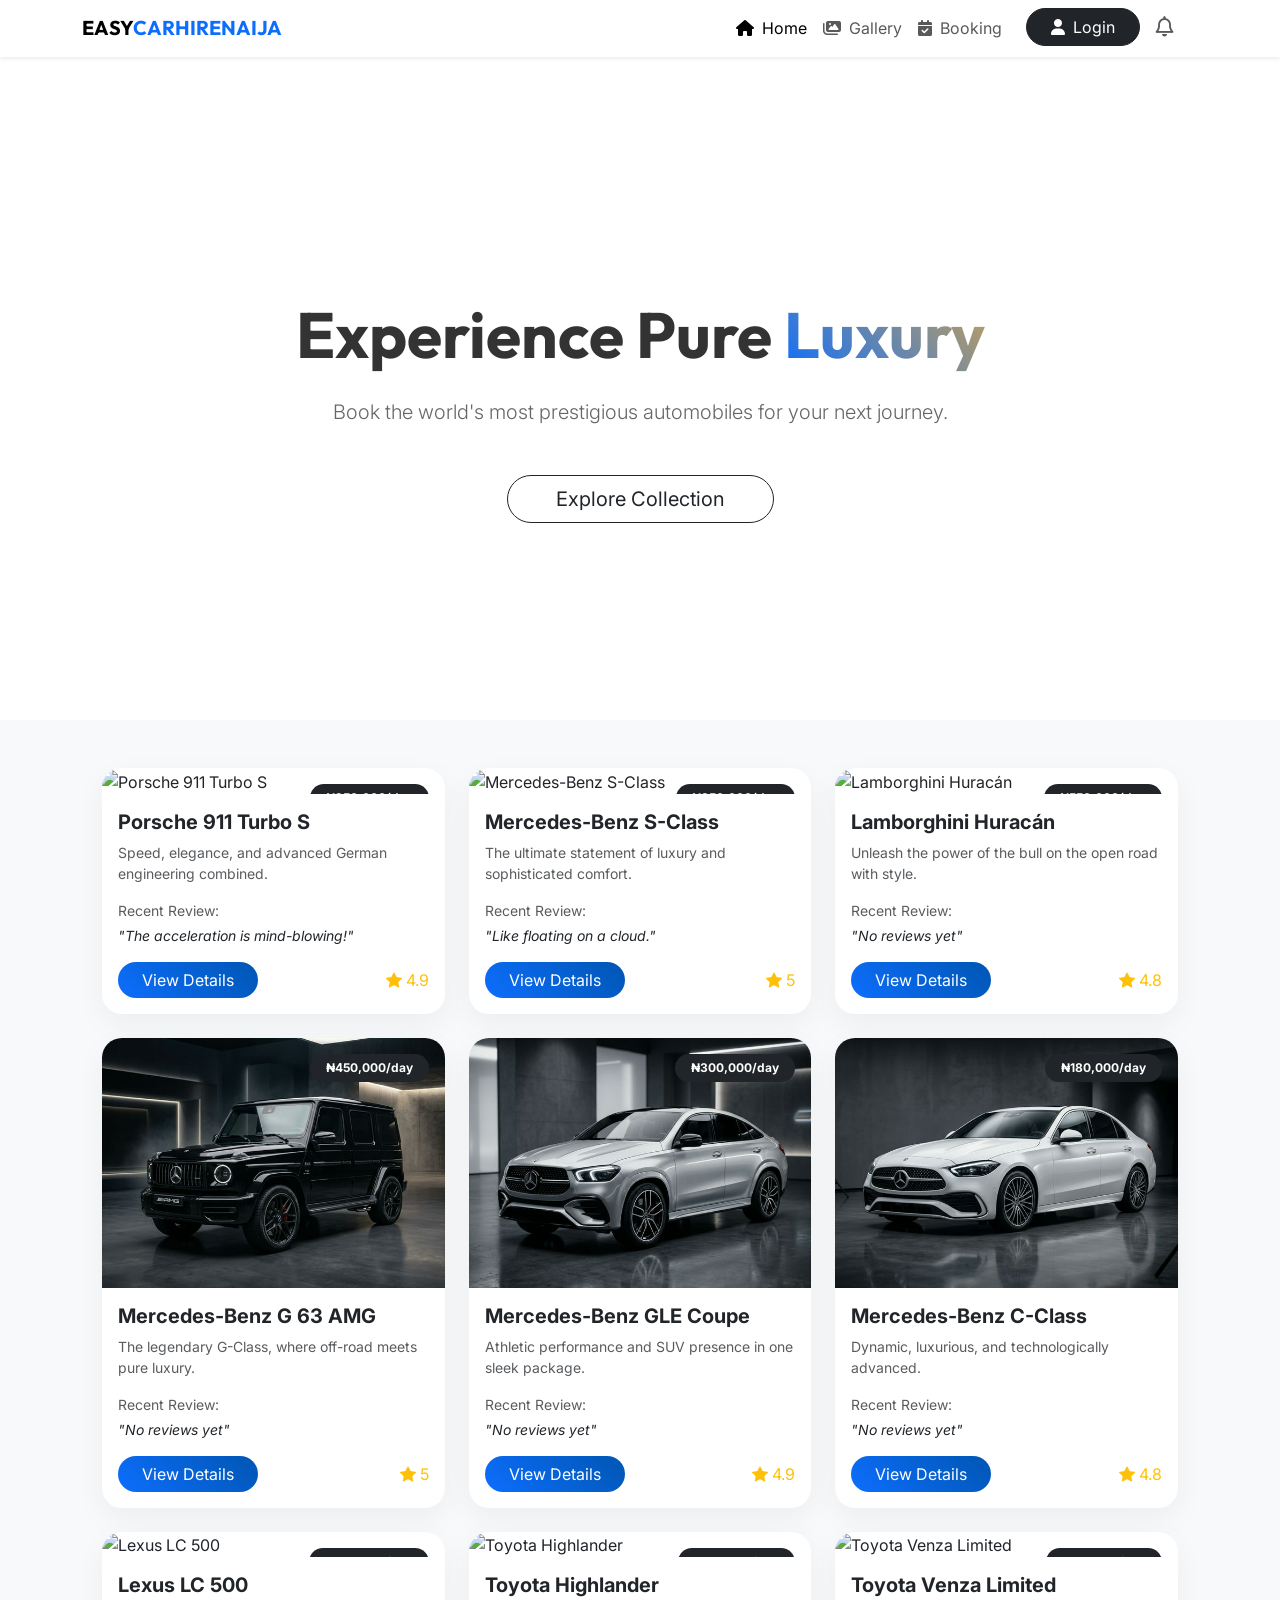
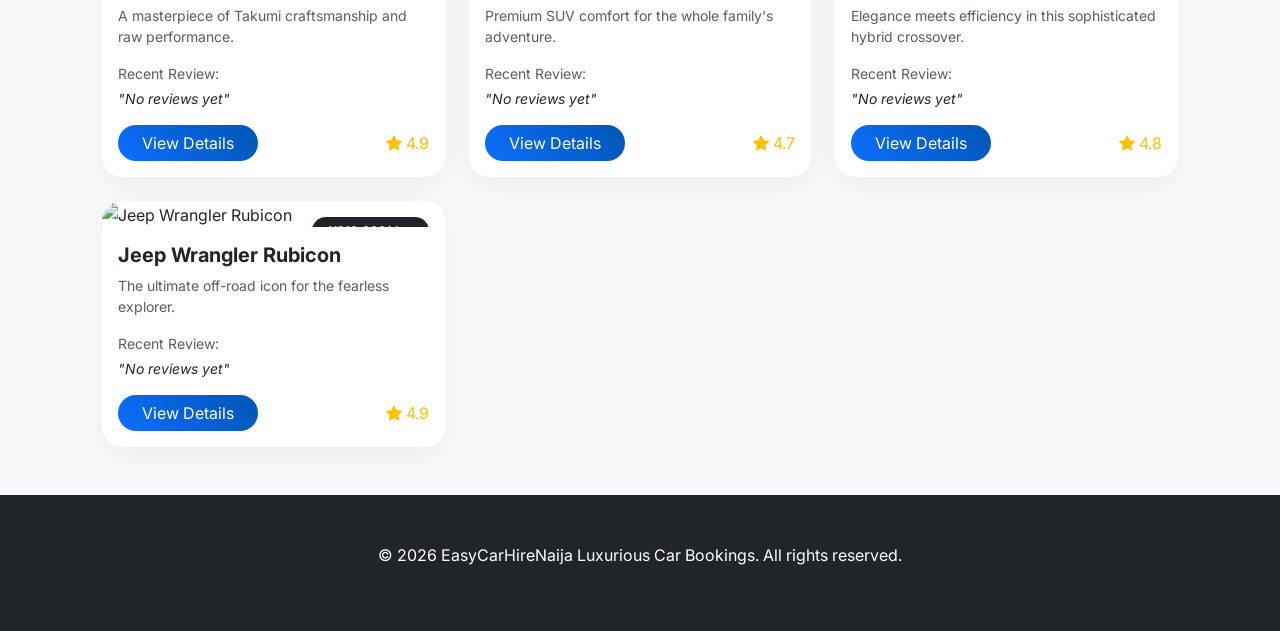
==== index.html @ 0ba1d1ca "all files" ====
<!DOCTYPE html>
<html lang="en">
<head>
    <meta charset="UTF-8">
    <meta name="viewport" content="width=device-width, initial-scale=1.0">
    <title>EasyCarHireNaija | Luxurious Car Bookings</title>
    <!-- Bootstrap 5 CSS -->
    <link href="https://cdn.jsdelivr.net/npm/bootstrap@5.3.3/dist/css/bootstrap.min.css" rel="stylesheet">
    <!-- FontAwesome -->
    <link rel="stylesheet" href="https://cdnjs.cloudflare.com/ajax/libs/font-awesome/6.5.1/css/all.min.css">
    <!-- Google Fonts: Inter & Outfit -->
    <link href="https://fonts.googleapis.com/css2?family=Inter:wght@400;600&family=Outfit:wght@300;700&display=swap" rel="stylesheet">
    <!-- Custom CSS -->
    <link rel="stylesheet" href="css/styles.css">
    <!-- Bootstrap Icons -->
    <link rel="stylesheet" href="https://cdn.jsdelivr.net/npm/bootstrap-icons@1.11.3/font/bootstrap-icons.min.css">
</head>
<body>

    <!-- Premium Navbar -->
    <nav class="navbar navbar-expand-lg fixed-top shadow-sm">
        <div class="container">
            <a class="navbar-brand fw-bold text-uppercase" href="#">Easy<span class="text-primary">CarHireNaija</span></a>
            <button class="navbar-toggler border-0" type="button" data-bs-toggle="offcanvas" data-bs-target="#offcanvasNavbar">
                <span class="navbar-toggler-icon"></span>
            </button>
            <div class="offcanvas offcanvas-end" tabindex="-1" id="offcanvasNavbar">
                <div class="offcanvas-header">
                    <h5 class="offcanvas-title fw-bold">EasyCarHireNaija</h5>
                    <button type="button" class="btn-close" data-bs-dismiss="offcanvas"></button>
                </div>
                <div class="offcanvas-body">
                    <ul class="navbar-nav justify-content-end flex-grow-1 pe-3">
                        <li class="nav-item"><a class="nav-link active" href="index.html"><i class="fa-solid fa-house me-1"></i> Home</a></li>
                        <li class="nav-item"><a class="nav-link" href="#gallery"><i class="fa-solid fa-images me-1"></i> Gallery</a></li>
                        <li class="nav-item"><a class="nav-link" href="booking.html"><i class="fa-solid fa-calendar-check me-1"></i> Booking</a></li>
                        <li class="nav-item mt-2 mt-lg-0 ms-lg-3">
                            <a class="btn btn-dark rounded-pill px-4" href="login.html"><i class="fa-solid fa-user me-1"></i> Login</a>
                        </li>
                        <li class="nav-item ms-lg-2">
                            <button id="notiBell" class="btn btn-link nav-link"><i class="fa-regular fa-bell fs-5"></i></button>
                        </li>
                    </ul>
                </div>
            </div>
        </div>
    </nav>

    <!-- Hero Section -->
    <header class="hero-section text-center d-flex align-items-center">
        <div class="container">
            <h1 class="display-3 fw-bold mb-4">Experience Pure <span class="gradient-text">Luxury</span></h1>
            <p class="lead mb-5 opacity-75">Book the world's most prestigious automobiles for your next journey.</p>
            <a href="#gallery" class="btn btn-outline-dark btn-lg rounded-pill px-5">Explore Collection</a>
        </div>
    </header>

    <!-- Car Gallery Grid -->
    <main id="gallery" class="py-5 bg-light">
        <div class="container container-gallery">
            <div id="galleryContainer" class="row g-4">
                <!-- Cars will be rendered here via js/gallery.js -->
            </div>
        </div>
    </main>

    <footer class="bg-dark text-white py-5">
        <div class="container text-center">
            <p>&copy; <span id="currentYear"></span> EasyCarHireNaija Luxurious Car Bookings. All rights reserved.</p>
        </div>
    </footer>

    <!-- Scripts -->
    <script src="https://cdn.jsdelivr.net/npm/bootstrap@5.3.3/dist/js/bootstrap.bundle.min.js"></script>
    <script src="js/cars.js"></script>
    <script src="js/gallery.js"></script>
    <script src="js/main.js"></script>

    <!-- Mobile-first Bottom Nav (Native App Feel) -->
    <div class="d-lg-none fixed-bottom bg-white border-top py-2 px-4 shadow-lg">
        <div class="d-flex justify-content-between align-items-center text-center">
            <a href="index.html" class="text-dark text-decoration-none">
                <i class="fa-solid fa-house d-block fs-4 mb-1"></i>
                <small>Home</small>
            </a>
            <a href="#gallery" class="text-primary text-decoration-none">
                <i class="fa-solid fa-images d-block fs-4 mb-1"></i>
                <small>Gallery</small>
            </a>
            <a href="booking.html" class="text-dark text-decoration-none">
                <i class="fa-solid fa-calendar-check d-block fs-4 mb-1"></i>
                <small>Book</small>
            </a>
            <a href="#" class="text-dark text-decoration-none">
                <i class="fa-solid fa-user d-block fs-4 mb-1"></i>
                <small>Profile</small>
            </a>
        </div>
    </div>


    <!-- Custom Notification Modal -->
    <div class="modal fade" id="notiModal" tabindex="-1">
        <div class="modal-dialog modal-dialog-centered">
            <div class="modal-content rounded-4 border-0 shadow">
                <div class="modal-header border-0">
                    <h5 class="modal-title fw-bold" id="notiTitle">Notification</h5>
                    <button type="button" class="btn-close" data-bs-dismiss="modal"></button>
                </div>
                <div class="modal-body text-center" id="notiBody">
                    <!-- Dynamic Content -->
                </div>
                <div class="modal-footer border-0 justify-content-center">
                    <button type="button" class="btn btn-primary rounded-pill px-4" data-bs-dismiss="modal">Got it!</button>
                </div>
            </div>
        </div>
    </div>
    <!-- Toast Container (Non-Blocking Notifications) -->
    <div class="toast-container position-fixed bottom-0 end-0 p-3" style="z-index: 2000; margin-bottom: 80px;">
        <div id="appToast" class="toast rounded-4 border-0 shadow-lg" role="alert" aria-live="assertive" aria-atomic="true">
            <div class="toast-header border-0 bg-primary text-white rounded-top-4">
                <i class="fa-solid fa-bell me-2"></i>
                <strong class="me-auto" id="toastTitle">Notification</strong>
                <button type="button" class="btn-close btn-close-white" data-bs-dismiss="toast" aria-label="Close"></button>
            </div>
            <div class="toast-body p-3" id="toastBody">
                <!-- Message -->
            </div>
        </div>
    </div>

</body>
</html>
---- css/styles.css ----
:root {
    --primary-color: #0d6efd;
    --dark-bg: #0b0c10;
    --luxury-gold: #c5a059;
    --glass-bg: rgba(255, 255, 255, 0.7);
    --glass-border: rgba(255, 255, 255, 0.3);
}

body {
    font-family: 'Inter', sans-serif;
    color: #333;
    overflow-x: hidden;
}

h1, h2, h3, .navbar-brand {
    font-family: 'Outfit', sans-serif;
}

/* Glassmorphism Navbar */
.navbar {
    background: var(--glass-bg) !important;
    backdrop-filter: blur(10px);
    -webkit-backdrop-filter: blur(10px);
    border-bottom: 1px solid var(--glass-border);
    transition: all 0.3s ease;
}

/* Gradient Text */
.gradient-text {
    background: linear-gradient(45deg, #0d6efd, #c5a059);
    background-clip: text;
    -webkit-background-clip: text;
    -webkit-text-fill-color: transparent;
}

/* Hero Section */
.hero-section {
    min-height: 80vh;
    background: linear-gradient(rgba(255, 255, 255, 0.8), rgba(255, 255, 255, 0.8)), 
                url('https://images.unsplash.com/photo-1492144534655-ae79c964c9d7?q=80&w=1200') center/cover;
    padding-top: 100px;
}

/* Car Cards */
.car-card {
    transition: transform 0.4s cubic-bezier(0.175, 0.885, 0.32, 1.275);
    border-radius: 20px !important;
    overflow: hidden;
}

.car-card:hover {
    transform: translateY(-10px);
}

.car-card img {
    transition: transform 0.6s ease;
    height: 250px;
    object-fit: cover;
}

.car-card:hover img {
    transform: scale(1.1);
}

.shadow-hover {
    box-shadow: 0 10px 30px rgba(0,0,0,0.05);
}

.shadow-hover:hover {
    box-shadow: 0 20px 40px rgba(0,0,0,0.1);
}

/* Rounded Buttons */
.btn-primary {
    background: linear-gradient(45deg, #0d6efd, #0056b3);
    border: none;
}

/* Utility */
.container-gallery {
    max-width: 1100px;
}
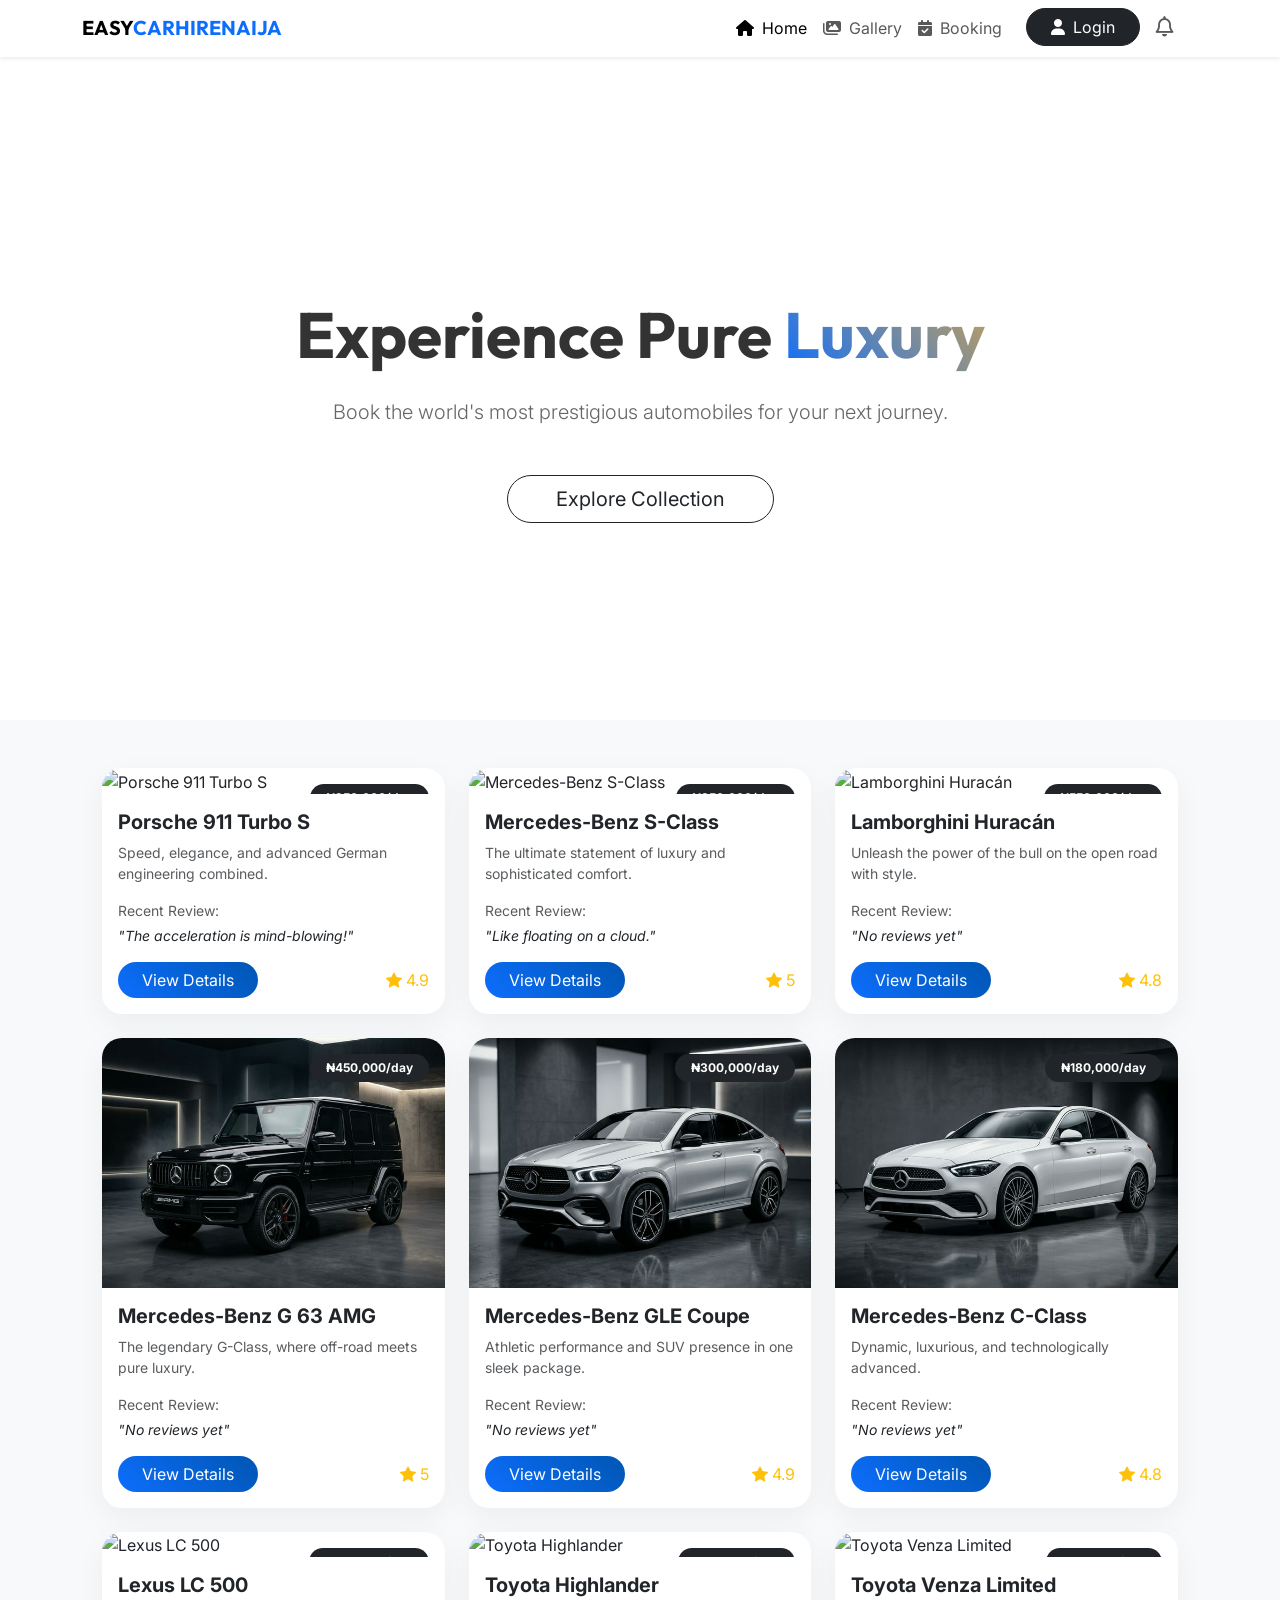
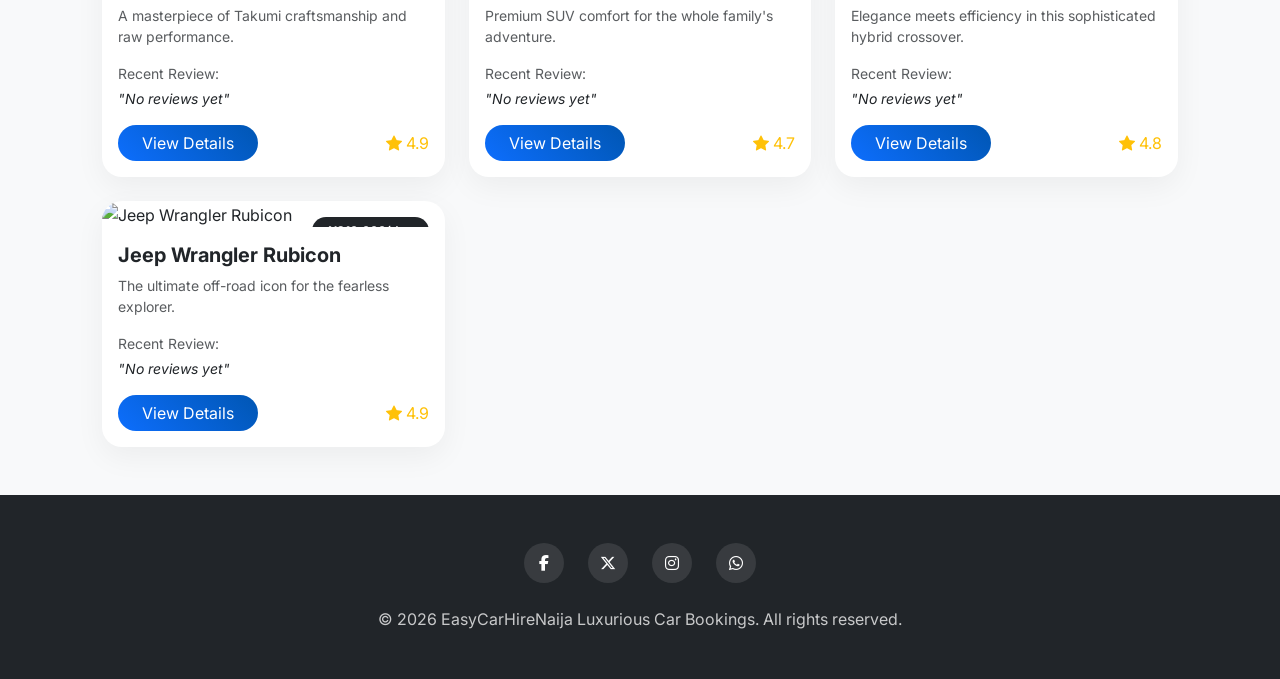
==== commit e1328cd5: "commited" ====
--- a/index.html
+++ b/index.html
@@ -66,7 +66,14 @@
 
     <footer class="bg-dark text-white py-5">
         <div class="container text-center">
-            <p>&copy; <span id="currentYear"></span> EasyCarHireNaija Luxurious Car Bookings. All rights reserved.</p>
+            <div class="social-icons mb-4">
+                <a href="#"><i class="fa-brands fa-facebook-f"></i></a>
+                <a href="#"><i class="fa-brands fa-x-twitter"></i></a>
+                <a href="#"><i class="fa-brands fa-instagram"></i></a>
+                <a href="#"><i class="fa-brands fa-whatsapp"></i></a>
+            </div>
+            <p class="mb-0 opacity-75">&copy; <span id="currentYear"></span> EasyCarHireNaija Luxurious Car Bookings. All rights reserved.</p>
+            <!-- <p class="text-white text-center">Powered by <a href="https://web-link-solutions.com">LogicLane Solution Ltd</a></p> -->
         </div>
     </footer>
 
--- a/css/styles.css
+++ b/css/styles.css
@@ -81,3 +81,24 @@
     max-width: 1100px;
 }
 
+/* Social Icons Footer */
+.social-icons a {
+    display: inline-flex;
+    align-items: center;
+    justify-content: center;
+    width: 40px;
+    height: 40px;
+    border-radius: 50%;
+    background: rgba(255, 255, 255, 0.1);
+    color: #fff;
+    text-decoration: none;
+    transition: all 0.3s ease;
+    margin: 0 10px;
+}
+
+.social-icons a:hover {
+    background: var(--primary-color);
+    transform: translateY(-5px);
+    color: #fff;
+    box-shadow: 0 5px 15px rgba(13, 110, 253, 0.4);
+}
